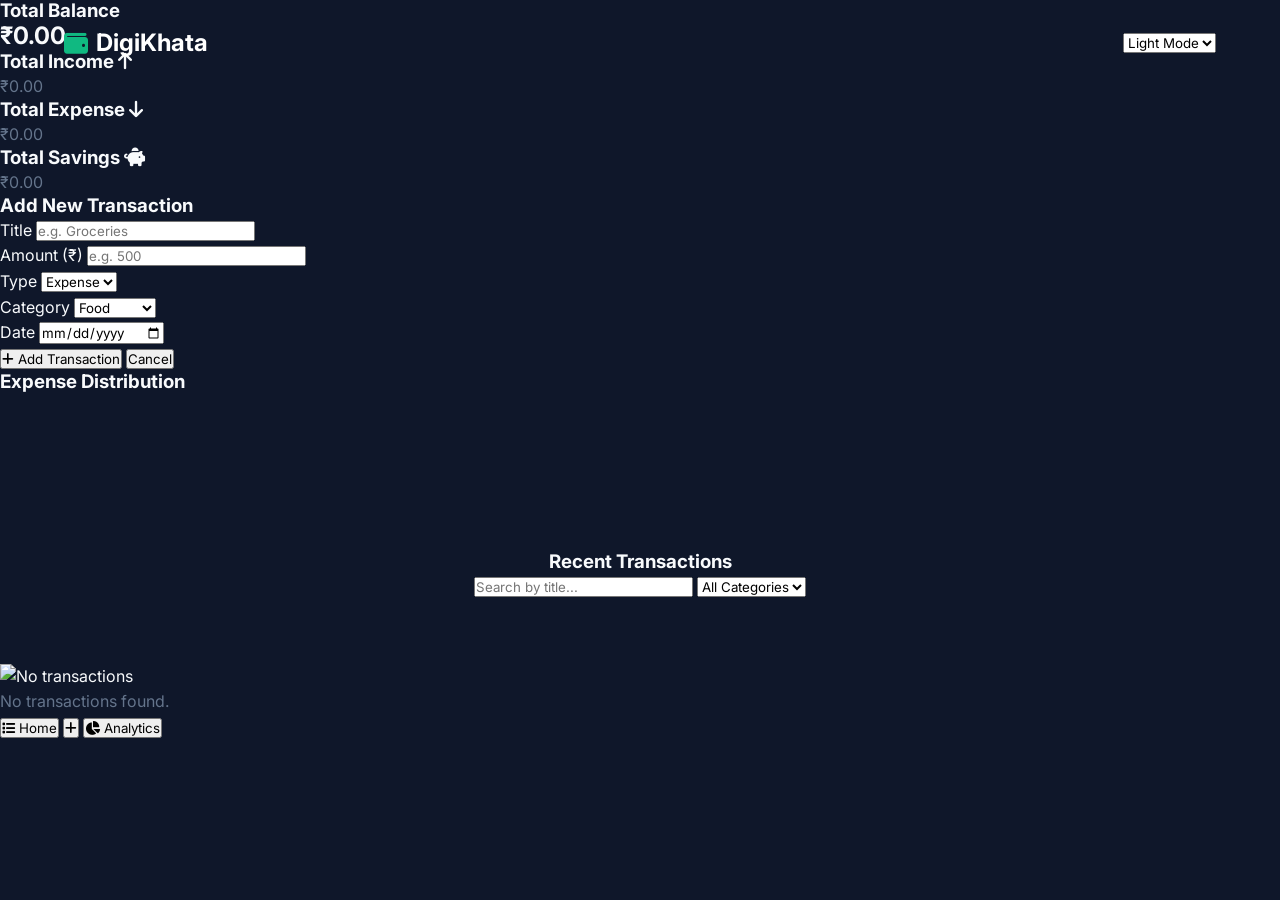
==== app.html @ 65de82d0 "renamed file structure" ====
<!DOCTYPE html>
<html lang="en">

<head>
    <meta charset="UTF-8">
    <meta name="viewport" content="width=device-width, initial-scale=1.0, maximum-scale=1.0, user-scalable=no">
    <title>DigiKhata</title>
    <!-- Google Fonts -->
    <link href="https://fonts.googleapis.com/css2?family=Inter:wght@300;400;500;600;700&display=swap" rel="stylesheet">
    <!-- Font Awesome -->
    <link rel="stylesheet" href="https://cdnjs.cloudflare.com/ajax/libs/font-awesome/6.4.0/css/all.min.css">
    <!-- Chart.js -->
    <script src="https://cdn.jsdelivr.net/npm/chart.js"></script>
    <link rel="stylesheet" href="style.css">
</head>

<body class="light-mode">
    <div class="toast-container" id="toast-container"></div>

    <header class="navbar">
        <div class="logo">
            <i class="fas fa-wallet"></i> DigiKhata
        </div>
        <select id="theme-toggle" class="theme-select" aria-label="Select Theme">
            <option value="light">Light Mode</option>
            <option value="dark">Dark Mode</option>
        </select>
    </header>

    <main class="container">
        <!-- Top Section: Overview -->
        <section class="overview view-section mobile-active" id="overview-section">
            <div class="card balance-card">
                <h3>Total Balance</h3>
                <h2 id="total-balance">₹0.00</h2>
            </div>
            <div class="overview-grid">
                <div class="card income-card">
                    <h3>Total Income <i class="fas fa-arrow-up"></i></h3>
                    <p id="total-income">₹0.00</p>
                </div>
                <div class="card expense-card">
                    <h3>Total Expense <i class="fas fa-arrow-down"></i></h3>
                    <p id="total-expense">₹0.00</p>
                </div>
                <div class="card savings-card">
                    <h3>Total Savings <i class="fas fa-piggy-bank"></i></h3>
                    <p id="total-savings">₹0.00</p>
                </div>
            </div>
        </section>

        <div class="grid-layout">
            <!-- Left Column: Form & Chart -->
            <div class="left-column">
                <section class="add-transaction card view-section" id="view-add">
                    <h3 id="form-title">Add New Transaction</h3>
                    <form id="transaction-form">
                        <input type="hidden" id="edit-id" value="">
                        <div class="form-group">
                            <label for="title">Title</label>
                            <input type="text" id="title" placeholder="e.g. Groceries" required>
                        </div>
                        <div class="form-group">
                            <label for="amount">Amount (₹)</label>
                            <input type="number" id="amount" placeholder="e.g. 500" step="0.01" required>
                        </div>
                        <div class="form-row">
                            <div class="form-group">
                                <label for="type">Type</label>
                                <select id="type" required>
                                    <option value="expense">Expense</option>
                                    <option value="income">Income</option>
                                </select>
                            </div>
                            <div class="form-group">
                                <label for="category">Category</label>
                                <select id="category" required>
                                    <option value="Food">Food</option>
                                    <option value="Travel">Travel</option>
                                    <option value="Bills">Bills</option>
                                    <option value="Shopping">Shopping</option>
                                    <option value="Salary">Salary</option>
                                    <option value="Health">Health</option>
                                    <option value="Savings">Savings</option>
                                    <option value="Other">Other</option>
                                </select>
                            </div>
                        </div>
                        <div class="form-group">
                            <label for="date">Date</label>
                            <input type="date" id="date" required>
                        </div>
                        <div class="form-actions">
                            <button type="submit" class="btn primary-btn"><i class="fas fa-plus"></i> <span
                                    id="submit-btn-text">Add Transaction</span></button>
                            <button type="button" class="btn outline-btn hidden" id="cancel-edit-btn">Cancel</button>
                        </div>
                    </form>
                </section>
                <!--Expence chart (pie chart)-->
                <section class="chart-container card view-section mobile-active" id="view-analytics">
                    <h3>Expense Distribution</h3>
                    <div class="canvas-wrapper">
                        <canvas id="expense-chart"></canvas>
                    </div>
                </section>
            </div>

            <!-- Right Column: Recent Transactions -->
            <div class="right-column">
                <section class="transactions card view-section mobile-active" id="view-transactions">
                    <div class="section-header">
                        <h3>Recent Transactions</h3>
                        <div class="controls">
                            <input type="text" id="search-input" placeholder="Search by title..." autocomplete="off">
                            <select id="filter-category" aria-label="Filter by Category">
                                <option value="All">All Categories</option>
                                <option value="Food">Food</option>
                                <option value="Travel">Travel</option>
                                <option value="Bills">Bills</option>
                                <option value="Shopping">Shopping</option>
                                <option value="Salary">Salary</option>
                                <option value="Health">Health</option>
                                <option value="Savings">Savings</option>
                                <option value="Other">Other</option>
                            </select>
                        </div>
                    </div>

                    <div class="transactions-list" id="transactions-list">
                        <!-- Transactions injected by JS -->
                    </div>
                    <div id="empty-state" class="empty-state hidden">
                        <img src="https://cdni.iconscout.com/illustration/premium/thumb/empty-state-2130362-1800926.png"
                            alt="No transactions" />
                        <p>No transactions found.</p>
                    </div>
                </section>
            </div>
        </div>
    </main>

    <!-- Bottom Navigation Bar for Mobile -->
    <nav class="bottom-nav">
        <button class="nav-item active" data-view="home">
            <i class="fas fa-list"></i>
            <span>Home</span>
        </button>
        <button class="nav-item add-fab" data-view="add">
            <div class="fab-icon-wrapper">
                <i class="fas fa-plus"></i>
            </div>
        </button>
        <button class="nav-item" data-view="analytics">
            <i class="fas fa-chart-pie"></i>
            <span>Analytics</span>
        </button>
    </nav>

    <script src="script.js"></script>
</body>

</html>
---- style.css ----
:root {
    --primary-blue: #0f172a;
    --primary-green: #10b981;
    --primary-green-hover: #059669;
    --color-white: #ffffff;
    --color-light-gray: #f8fafc;
    --color-text-muted: #64748b;
    --glass-bg: rgba(255, 255, 255, 0.05);
    --glass-border: rgba(255, 255, 255, 0.1);
    --card-bg: rgba(15, 23, 42, 0.7);
    --shadow-soft: 0 10px 25px rgba(0, 0, 0, 0.2);
    --shadow-glow: 0 0 20px rgba(16, 185, 129, 0.4);
    --transition-speed: 0.3s;
}

* {
    margin: 0;
    padding: 0;
    box-sizing: border-box;
    font-family: 'Inter', sans-serif;
}

html {
    scroll-behavior: smooth;
}

body {
    background-color: var(--primary-blue);
    color: var(--color-light-gray);
    overflow-x: hidden;
    line-height: 1.6;
}

/* Background Gradients */
.bg-gradient-top {
    position: absolute;
    top: -20%;
    left: -10%;
    width: 60%;
    height: 600px;
    background: radial-gradient(circle, rgba(16, 185, 129, 0.15) 0%, rgba(15, 23, 42, 0) 70%);
    z-index: -1;
}

.bg-gradient-bottom {
    position: absolute;
    bottom: 10%;
    right: -10%;
    width: 50%;
    height: 500px;
    background: radial-gradient(circle, rgba(16, 185, 129, 0.1) 0%, rgba(15, 23, 42, 0) 70%);
    z-index: -1;
}

/* Typography Utility */
h1, h2, h3 {
    font-weight: 700;
    line-height: 1.2;
}

p {
    color: var(--color-text-muted);
}

.text-gradient {
    background: linear-gradient(135deg, var(--color-white), var(--primary-green));
    -webkit-background-clip: text;
    -webkit-text-fill-color: transparent;
}

/* Navbar */
.navbar {
    position: fixed;
    top: 0;
    left: 0;
    width: 100%;
    padding: 1.5rem 5%;
    display: flex;
    justify-content: space-between;
    align-items: center;
    z-index: 1000;
    transition: all var(--transition-speed);
}

.navbar.scrolled {
    background: rgba(15, 23, 42, 0.9);
    backdrop-filter: blur(10px);
    -webkit-backdrop-filter: blur(10px);
    border-bottom: 1px solid var(--glass-border);
    padding: 1rem 5%;
}

.logo {
    display: flex;
    align-items: center;
    gap: 0.5rem;
    font-size: 1.5rem;
    font-weight: 700;
    color: var(--color-white);
    text-decoration: none;
}

.logo i {
    color: var(--primary-green);
}

.nav-links {
    display: flex;
    gap: 2rem;
    list-style: none;
}

.nav-links a {
    color: var(--color-light-gray);
    text-decoration: none;
    font-weight: 500;
    transition: color var(--transition-speed);
}

.nav-links a:hover {
    color: var(--primary-green);
}

.btn-primary {
    background: var(--primary-green);
    color: var(--color-white);
    padding: 0.6rem 1.5rem;
    border-radius: 8px;
    text-decoration: none;
    font-weight: 600;
    transition: all var(--transition-speed);
    display: inline-flex;
    align-items: center;
    gap: 0.5rem;
    border: none;
    cursor: pointer;
}

.btn-primary:hover {
    background: var(--primary-green-hover);
    box-shadow: var(--shadow-glow);
    transform: translateY(-2px);
}

/* Mobile Menu Toggle */
.mobile-toggle {
    display: none;
    color: var(--color-white);
    font-size: 1.5rem;
    cursor: pointer;
}

/* Hero Section */
.hero {
    min-height: 100vh;
    display: flex;
    align-items: center;
    padding: 0 5%;
    position: relative;
    padding-top: 80px; /* Space for navbar */
}

.hero-content {
    max-width: 800px;
    margin: 0 auto;
    text-align: center;
}

.hero-content h1 {
    font-size: 4rem;
    margin-bottom: 1.5rem;
}

.hero-content p {
    font-size: 1.25rem;
    margin-bottom: 2.5rem;
    max-width: 600px;
    margin-left: auto;
    margin-right: auto;
}

/* Features Section */
.features {
    padding: 6rem 5%;
    background: rgba(15, 23, 42, 0.4);
    position: relative;
}

.section-header {
    text-align: center;
    margin-bottom: 4rem;
}

.section-header h2 {
    font-size: 2.5rem;
    margin-bottom: 1rem;
    color: var(--color-white);
}

.features-grid {
    display: grid;
    grid-template-columns: repeat(auto-fit, minmax(280px, 1fr));
    gap: 2rem;
}

.feature-card {
    background: var(--card-bg);
    border: 1px solid var(--glass-border);
    backdrop-filter: blur(12px);
    -webkit-backdrop-filter: blur(12px);
    border-radius: 16px;
    padding: 2.5rem 2rem;
    text-align: center;
    transition: all var(--transition-speed);
    box-shadow: var(--shadow-soft);
}

.feature-card:hover {
    transform: translateY(-10px);
    border-color: rgba(16, 185, 129, 0.4);
    box-shadow: 0 15px 30px rgba(0, 0, 0, 0.3), 0 0 15px rgba(16, 185, 129, 0.2);
}

.feature-icon {
    width: 70px;
    height: 70px;
    background: rgba(16, 185, 129, 0.1);
    color: var(--primary-green);
    border-radius: 50%;
    display: flex;
    align-items: center;
    justify-content: center;
    font-size: 2rem;
    margin: 0 auto 1.5rem;
    transition: all var(--transition-speed);
}

.feature-card:hover .feature-icon {
    background: var(--primary-green);
    color: var(--color-white);
    transform: scale(1.1);
}

.feature-card h3 {
    font-size: 1.25rem;
    margin-bottom: 1rem;
    color: var(--color-white);
}

/* About Us Section */
.about {
    padding: 6rem 5%;
    position: relative;
}

.team-grid {
    display: grid;
    grid-template-columns: repeat(auto-fit, minmax(250px, 1fr));
    gap: 2.5rem;
}

.team-card {
    background: var(--card-bg);
    border: 1px solid var(--glass-border);
    border-radius: 16px;
    padding: 2rem;
    text-align: center;
    transition: all var(--transition-speed);
}

.team-card:hover {
    transform: translateY(-5px);
    border-color: rgba(255, 255, 255, 0.2);
}

.profile-img {
    width: 120px;
    height: 120px;
    border-radius: 50%;
    object-fit: cover;
    margin: 0 auto 1.5rem;
    border: 3px solid rgba(16, 185, 129, 0.3);
    padding: 3px;
    background: var(--primary-blue);
}

.team-card h3 {
    font-size: 1.25rem;
    color: var(--color-white);
    margin-bottom: 0.25rem;
}

.team-role {
    color: var(--primary-green);
    font-size: 0.9rem;
    font-weight: 600;
    margin-bottom: 1rem;
}

.team-desc {
    font-size: 0.9rem;
}

/* Footer */
.footer {
    background: #0b1120;
    padding: 4rem 5% 2rem;
    border-top: 1px solid var(--glass-border);
}

.footer-content {
    display: flex;
    flex-wrap: wrap;
    justify-content: space-between;
    gap: 2rem;
    margin-bottom: 3rem;
}

.footer-brand {
    max-width: 300px;
}

.footer-brand p {
    margin-top: 1rem;
}

.footer-links h4 {
    color: var(--color-white);
    margin-bottom: 1.2rem;
    font-size: 1.1rem;
}

.footer-links ul {
    list-style: none;
}

.footer-links li {
    margin-bottom: 0.8rem;
}

.footer-links a {
    color: var(--color-text-muted);
    text-decoration: none;
    transition: color var(--transition-speed);
}

.footer-links a:hover {
    color: var(--primary-green);
}

.social-icons {
    display: flex;
    gap: 1rem;
}

.social-icons a {
    width: 40px;
    height: 40px;
    border-radius: 50%;
    background: rgba(255, 255, 255, 0.05);
    display: flex;
    align-items: center;
    justify-content: center;
    color: var(--color-white);
    text-decoration: none;
    transition: all var(--transition-speed);
}

.social-icons a:hover {
    background: var(--primary-green);
    transform: translateY(-3px);
}

.footer-bottom {
    text-align: center;
    padding-top: 2rem;
    border-top: 1px solid rgba(255, 255, 255, 0.05);
    color: var(--color-text-muted);
    font-size: 0.9rem;
}

/* Entrance Animations */
.animate-on-scroll {
    opacity: 0;
    transform: translateY(30px);
    transition: opacity 0.8s ease, transform 0.8s ease;
}

.animate-on-scroll.visible {
    opacity: 1;
    transform: translateY(0);
}

/* Stagger delays for grid items */
.delay-100 { transition-delay: 100ms; }
.delay-200 { transition-delay: 200ms; }
.delay-300 { transition-delay: 300ms; }
.delay-400 { transition-delay: 400ms; }
.delay-500 { transition-delay: 500ms; }

/* Responsive Design */
@media (max-width: 992px) {
    .hero-content h1 {
        font-size: 3rem;
    }
}

@media (max-width: 768px) {
    .nav-links {
        display: none; /* Hide default links on mobile */
        position: absolute;
        top: 100%;
        left: 0;
        width: 100%;
        background: rgba(15, 23, 42, 0.95);
        backdrop-filter: blur(10px);
        flex-direction: column;
        padding: 2rem 5%;
        text-align: center;
        border-bottom: 1px solid var(--glass-border);
    }

    .nav-links.active {
        display: flex;
    }

    .mobile-toggle {
        display: block;
    }

    .hero-content h1 {
        font-size: 2.5rem;
    }
}
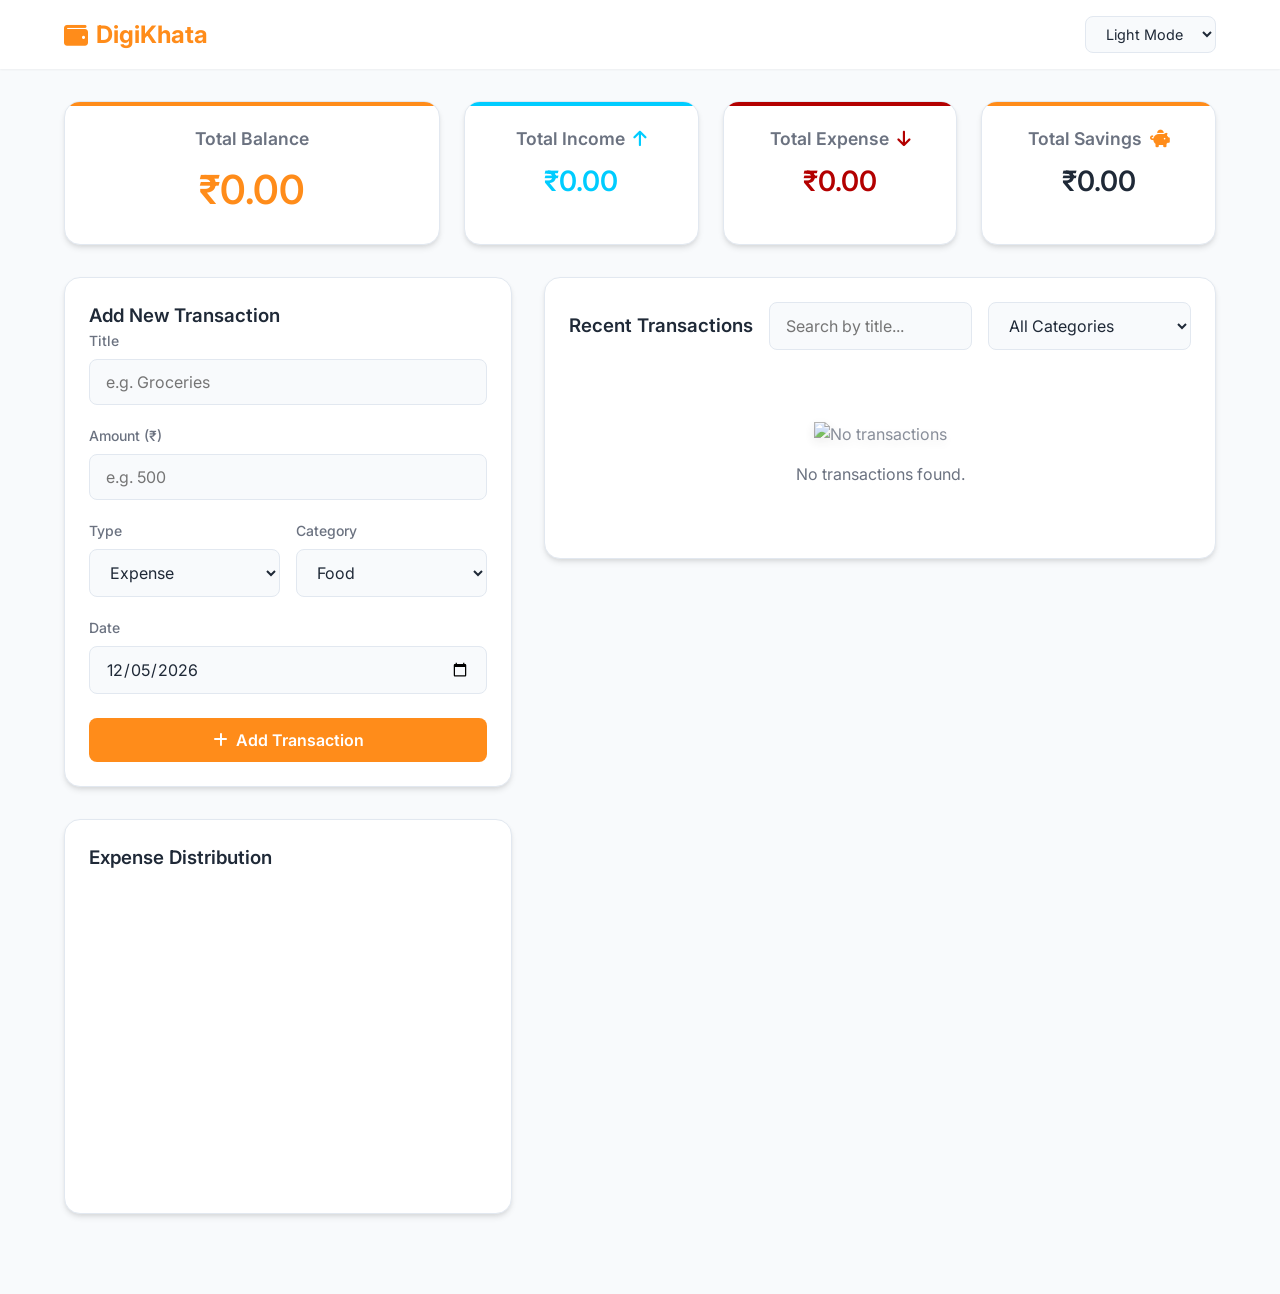
==== commit cabcbb85: "restructured files and removed inline css and js" ====
--- a/app.html
+++ b/app.html
@@ -11,7 +11,7 @@
     <link rel="stylesheet" href="https://cdnjs.cloudflare.com/ajax/libs/font-awesome/6.4.0/css/all.min.css">
     <!-- Chart.js -->
     <script src="https://cdn.jsdelivr.net/npm/chart.js"></script>
-    <link rel="stylesheet" href="style.css">
+    <link rel="stylesheet" href="app.css">
 </head>
 
 <body class="light-mode">
@@ -158,7 +158,7 @@
         </button>
     </nav>
 
-    <script src="script.js"></script>
+    <script src="app.js"></script>
 </body>
 
 </html>
--- a/app.css
+++ b/app.css
@@ -0,0 +1,784 @@
+:root {
+    --primary-color: #ff8c1a;
+    --primary-hover: #e67a14;
+    --success-color: #00ccff;
+    --danger-color: #b30000;
+    --warning-color: #f59e0b;
+    --text-main: #1f2937;
+    --text-muted: #6b7280;
+    --bg-main: #f8fafc;
+    --bg-card: #ffffff;
+    --border-color: #e2e8f0;
+    --shadow-sm: 0 1px 2px 0 rgba(0, 0, 0, 0.05);
+    --shadow-md: 0 4px 6px -1px rgba(0, 0, 0, 0.1), 0 2px 4px -1px rgba(0, 0, 0, 0.06);
+    --radius: 16px;
+    --transition: all 0.3s cubic-bezier(0.4, 0, 0.2, 1);
+}
+
+body.dark-mode {
+    --primary-color: #ffad5c;
+    --primary-hover: #ff8c1a;
+    --text-main: #f8fafc;
+    --text-muted: #94a3b8;
+    --bg-main: #0f172a;
+    --bg-card: #1e293b;
+    --border-color: #334155;
+    --shadow-sm: 0 1px 2px 0 rgba(0, 0, 0, 0.3);
+    --shadow-md: 0 4px 6px -1px rgba(0, 0, 0, 0.4);
+}
+
+* {
+    margin: 0;
+    padding: 0;
+    box-sizing: border-box;
+    -webkit-tap-highlight-color: transparent;
+    /* better mobile experience taps */
+}
+
+body {
+    font-family: 'Inter', sans-serif;
+    background-color: var(--bg-main);
+    color: var(--text-main);
+    transition: background-color 0.3s ease, color 0.3s ease;
+    line-height: 1.5;
+    padding-bottom: 3rem;
+    -webkit-font-smoothing: antialiased;
+}
+
+/* Typography & Utils */
+h1,
+h2,
+h3,
+h4 {
+    color: var(--text-main);
+    font-weight: 600;
+}
+
+.hidden {
+    display: none !important;
+}
+
+/* Navbar */
+.navbar {
+    display: flex;
+    justify-content: space-between;
+    align-items: center;
+    padding: 1rem 5%;
+    background-color: var(--bg-card);
+    box-shadow: var(--shadow-sm);
+    position: sticky;
+    top: 0;
+    z-index: 100;
+    transition: background-color 0.3s ease;
+}
+
+.logo {
+    font-size: 1.5rem;
+    font-weight: 700;
+    color: var(--primary-color);
+    display: flex;
+    align-items: center;
+    gap: 0.5rem;
+}
+
+.theme-select {
+    width: auto;
+    padding: 0.5rem 1rem;
+    border-radius: 8px;
+    border: 1px solid var(--border-color);
+    background-color: var(--bg-main);
+    color: var(--text-main);
+    font-family: inherit;
+    font-size: 0.9rem;
+    cursor: pointer;
+    transition: var(--transition);
+    outline: none;
+}
+
+.theme-select:focus {
+    border-color: var(--primary-color);
+    box-shadow: 0 0 0 3px rgba(255, 140, 26, 0.2);
+    background-color: var(--bg-card);
+}
+
+/* Container */
+.container {
+    max-width: 1200px;
+    margin: 2rem auto;
+    padding: 0 1.5rem;
+}
+
+/* Cards */
+.card {
+    background-color: var(--bg-card);
+    border-radius: var(--radius);
+    padding: 1.5rem;
+    box-shadow: var(--shadow-md);
+    border: 1px solid var(--border-color);
+    transition: background-color 0.3s ease, border-color 0.3s ease;
+}
+
+/* Overview Section */
+.overview {
+    display: grid;
+    grid-template-columns: 1fr 2fr;
+    gap: 1.5rem;
+    margin-bottom: 2rem;
+}
+
+.overview-grid {
+    display: grid;
+    grid-template-columns: repeat(3, 1fr);
+    gap: 1.5rem;
+}
+
+.overview .card {
+    text-align: center;
+    transition: transform 0.3s ease, box-shadow 0.3s ease;
+    position: relative;
+    overflow: hidden;
+}
+
+.overview .card::before {
+    content: '';
+    position: absolute;
+    top: 0;
+    left: 0;
+    width: 100%;
+    height: 4px;
+}
+
+.balance-card::before {
+    background-color: var(--primary-color);
+}
+
+.income-card::before {
+    background-color: var(--success-color);
+}
+
+.expense-card::before {
+    background-color: var(--danger-color);
+}
+
+.savings-card::before {
+    background-color: var(--primary-color);
+}
+
+.overview .card:hover {
+    transform: translateY(-5px);
+    box-shadow: 0 10px 15px -3px rgba(0, 0, 0, 0.1), 0 4px 6px -2px rgba(0, 0, 0, 0.05);
+}
+
+.overview h3 {
+    font-size: 1.1rem;
+    color: var(--text-muted);
+    margin-bottom: 0.5rem;
+    display: flex;
+    align-items: center;
+    justify-content: center;
+    gap: 0.5rem;
+}
+
+.balance-card h2 {
+    font-size: 2.5rem;
+    color: var(--primary-color);
+    margin-top: 0.5rem;
+}
+
+.income-card h3 i {
+    color: var(--success-color);
+}
+
+.expense-card h3 i {
+    color: var(--danger-color);
+}
+
+.savings-card h3 i {
+    color: var(--primary-color);
+}
+
+.income-card p {
+    font-size: 1.75rem;
+    font-weight: 600;
+    color: var(--success-color);
+    margin-top: 0.5rem;
+}
+
+.expense-card p {
+    font-size: 1.75rem;
+    font-weight: 600;
+    color: var(--danger-color);
+    margin-top: 0.5rem;
+}
+
+.savings-card p {
+    font-size: 1.75rem;
+    font-weight: 600;
+    color: var(--text-main);
+    margin-top: 0.5rem;
+}
+
+/* Grid Layout */
+.grid-layout {
+    display: grid;
+    grid-template-columns: 1fr 1.5fr;
+    gap: 2rem;
+    align-items: start;
+}
+
+/* Form Styles */
+.form-group {
+    margin-bottom: 1.25rem;
+}
+
+.form-row {
+    display: grid;
+    grid-template-columns: 1fr 1fr;
+    gap: 1rem;
+}
+
+label {
+    display: block;
+    margin-bottom: 0.5rem;
+    font-size: 0.875rem;
+    font-weight: 500;
+    color: var(--text-muted);
+}
+
+input,
+select {
+    width: 100%;
+    padding: 0.75rem 1rem;
+    border-radius: 8px;
+    border: 1px solid var(--border-color);
+    background-color: var(--bg-main);
+    color: var(--text-main);
+    font-family: inherit;
+    font-size: 1rem;
+    transition: var(--transition);
+}
+
+input:focus,
+select:focus {
+    outline: none;
+    border-color: var(--primary-color);
+    box-shadow: 0 0 0 3px rgba(255, 140, 26, 0.2);
+    background-color: var(--bg-card);
+}
+
+.form-actions {
+    display: flex;
+    gap: 1rem;
+    margin-top: 1.5rem;
+}
+
+.btn {
+    padding: 0.75rem 1.5rem;
+    border-radius: 8px;
+    font-weight: 600;
+    cursor: pointer;
+    font-family: inherit;
+    transition: var(--transition);
+    display: flex;
+    align-items: center;
+    justify-content: center;
+    gap: 0.5rem;
+    flex: 1;
+    font-size: 1rem;
+}
+
+.primary-btn {
+    background-color: var(--primary-color);
+    color: #ffffff;
+    border: none;
+}
+
+.primary-btn:hover {
+    background-color: var(--primary-hover);
+    transform: translateY(-2px);
+    box-shadow: 0 4px 6px -1px rgba(255, 140, 26, 0.4);
+}
+
+.outline-btn {
+    background-color: transparent;
+    color: var(--text-main);
+    border: 1px solid var(--border-color);
+}
+
+.outline-btn:hover {
+    background-color: var(--bg-main);
+}
+
+/* Chart Container */
+.chart-container {
+    margin-top: 2rem;
+}
+
+.chart-container h3 {
+    margin-bottom: 1rem;
+}
+
+.canvas-wrapper {
+    position: relative;
+    height: 300px;
+    width: 100%;
+    display: flex;
+    align-items: center;
+    justify-content: center;
+}
+
+/* Transactions Area */
+.section-header {
+    display: flex;
+    justify-content: space-between;
+    align-items: center;
+    margin-bottom: 1.5rem;
+    flex-wrap: wrap;
+    gap: 1rem;
+}
+
+.controls {
+    display: flex;
+    gap: 1rem;
+    flex: 1;
+    justify-content: flex-end;
+}
+
+.controls input {
+    max-width: 250px;
+}
+
+.transactions-list {
+    display: flex;
+    flex-direction: column;
+    gap: 1rem;
+}
+
+.transaction-item {
+    display: flex;
+    justify-content: space-between;
+    align-items: center;
+    padding: 1.25rem;
+    background-color: var(--bg-main);
+    border-radius: var(--radius);
+    border-left: 5px solid var(--border-color);
+    transition: var(--transition);
+    animation: slideIn 0.4s ease-out;
+}
+
+@keyframes slideIn {
+    from {
+        opacity: 0;
+        transform: translateY(15px);
+    }
+
+    to {
+        opacity: 1;
+        transform: translateY(0);
+    }
+}
+
+.transaction-item:hover {
+    transform: translateX(5px);
+    box-shadow: var(--shadow-sm);
+    background-color: var(--bg-card);
+}
+
+.transaction-item.income {
+    border-left-color: var(--success-color);
+}
+
+.transaction-item.expense {
+    border-left-color: var(--danger-color);
+}
+
+.item-info {
+    display: flex;
+    align-items: center;
+    gap: 1.25rem;
+}
+
+.item-icon {
+    width: 48px;
+    height: 48px;
+    border-radius: 12px;
+    display: flex;
+    align-items: center;
+    justify-content: center;
+    font-size: 1.25rem;
+    color: white;
+}
+
+.income .item-icon {
+    background: linear-gradient(135deg, #00ccff, #0099cc);
+}
+
+.expense .item-icon {
+    background: linear-gradient(135deg, #b30000, #990000);
+}
+
+.item-details h4 {
+    margin-bottom: 0.25rem;
+    font-size: 1.1rem;
+}
+
+.item-details p {
+    font-size: 0.85rem;
+    color: var(--text-muted);
+}
+
+.item-actions {
+    display: flex;
+    align-items: center;
+    gap: 1.5rem;
+}
+
+.item-amount {
+    font-weight: 700;
+    font-size: 1.2rem;
+}
+
+.income .item-amount {
+    color: var(--success-color);
+}
+
+.expense .item-amount {
+    color: var(--danger-color);
+}
+
+.action-btns {
+    display: flex;
+    gap: 0.75rem;
+}
+
+.action-btn {
+    background: var(--bg-card);
+    border: 1px solid var(--border-color);
+    cursor: pointer;
+    font-size: 1rem;
+    color: var(--text-muted);
+    transition: var(--transition);
+    width: 36px;
+    height: 36px;
+    border-radius: 8px;
+    display: flex;
+    align-items: center;
+    justify-content: center;
+}
+
+.action-btn.edit-btn:hover {
+    color: var(--primary-color);
+    border-color: var(--primary-color);
+    background-color: rgba(255, 140, 26, 0.1);
+}
+
+.action-btn.delete-btn:hover {
+    color: var(--danger-color);
+    border-color: var(--danger-color);
+    background-color: rgba(179, 0, 0, 0.1);
+}
+
+.empty-state {
+    text-align: center;
+    padding: 3rem 1rem;
+    color: var(--text-muted);
+    animation: fadeIn 0.5s ease;
+}
+
+@keyframes fadeIn {
+    from {
+        opacity: 0;
+    }
+
+    to {
+        opacity: 1;
+    }
+}
+
+.empty-state img {
+    width: 120px;
+    margin-bottom: 1rem;
+    opacity: 0.8;
+    filter: drop-shadow(0 4px 6px rgba(0, 0, 0, 0.1));
+}
+
+/* Toasts */
+.toast-container {
+    position: fixed;
+    top: 20px;
+    right: 20px;
+    z-index: 9999;
+    display: flex;
+    flex-direction: column;
+    gap: 10px;
+    pointer-events: none;
+}
+
+.toast {
+    background-color: var(--bg-card);
+    color: var(--text-main);
+    padding: 1rem 1.5rem;
+    border-radius: 12px;
+    box-shadow: 0 10px 15px -3px rgba(0, 0, 0, 0.1), 0 4px 6px -2px rgba(0, 0, 0, 0.05);
+    display: flex;
+    align-items: center;
+    gap: 0.75rem;
+    border-left: 4px solid var(--primary-color);
+    animation: slideInRight 0.3s cubic-bezier(0.175, 0.885, 0.32, 1.275) forwards;
+    font-weight: 500;
+}
+
+.toast.success {
+    border-left-color: var(--success-color);
+}
+
+.toast.error {
+    border-left-color: var(--danger-color);
+}
+
+.toast.warning {
+    border-left-color: var(--warning-color);
+}
+
+.toast i {
+    font-size: 1.25rem;
+}
+
+.toast.success i {
+    color: var(--success-color);
+}
+
+.toast.error i {
+    color: var(--danger-color);
+}
+
+.toast.warning i {
+    color: var(--warning-color);
+}
+
+@keyframes slideInRight {
+    from {
+        transform: translateX(120%);
+        opacity: 0;
+    }
+
+    to {
+        transform: translateX(0);
+        opacity: 1;
+    }
+}
+
+@keyframes fadeOut {
+    from {
+        transform: translateX(0);
+        opacity: 1;
+    }
+
+    to {
+        transform: translateX(120%);
+        opacity: 0;
+    }
+}
+
+.toast.hiding {
+    animation: fadeOut 0.3s ease forwards;
+}
+
+/* Bottom Navigation (Mobile Default Hidden) */
+.bottom-nav {
+    display: none;
+    position: fixed;
+    bottom: 0;
+    left: 0;
+    width: 100%;
+    background-color: var(--bg-card);
+    box-shadow: 0 -4px 10px rgba(0, 0, 0, 0.05);
+    z-index: 1000;
+    padding: 0.5rem 1rem;
+    padding-bottom: env(safe-area-inset-bottom, 0.5rem);
+    /* iOS Safe area */
+    border-top: 1px solid var(--border-color);
+}
+
+.nav-item {
+    background: none;
+    border: none;
+    color: var(--text-muted);
+    display: flex;
+    flex-direction: column;
+    align-items: center;
+    gap: 0.25rem;
+    font-size: 0.75rem;
+    font-weight: 500;
+    cursor: pointer;
+    transition: var(--transition);
+    flex: 1;
+    padding: 0.5rem;
+}
+
+.nav-item i {
+    font-size: 1.25rem;
+    margin-bottom: 2px;
+}
+
+.nav-item.active {
+    color: var(--primary-color);
+}
+
+.nav-item.add-fab {
+    flex: 0 0 auto;
+    width: 60px;
+    padding: 0;
+    transform: translateY(-20px);
+}
+
+.fab-icon-wrapper {
+    background: linear-gradient(135deg, var(--primary-color), var(--primary-hover));
+    color: white;
+    width: 56px;
+    height: 56px;
+    border-radius: 50%;
+    display: flex;
+    align-items: center;
+    justify-content: center;
+    box-shadow: 0 4px 15px rgba(255, 140, 26, 0.4);
+    border: 4px solid var(--bg-main);
+    transition: var(--transition);
+}
+
+.nav-item.add-fab.active .fab-icon-wrapper {
+    transform: scale(1.05);
+    box-shadow: 0 6px 20px rgba(255, 140, 26, 0.6);
+}
+
+.nav-item.add-fab i {
+    font-size: 1.5rem;
+    margin-bottom: 0;
+}
+
+/* -------------------------------------------
+   RESPONSIVE QUERIES
+------------------------------------------- */
+
+/* Desktop view ensures sections are visible regardless of JS classes */
+@media (min-width: 769px) {
+    .view-section {
+        display: block !important;
+    }
+
+    #overview-section {
+        display: grid !important;
+    }
+}
+
+/* Tablet (Medium) */
+@media (max-width: 968px) {
+    .grid-layout {
+        grid-template-columns: 1fr;
+    }
+
+    .chart-container {
+        margin-top: 0;
+    }
+
+    .overview {
+        grid-template-columns: 1fr;
+    }
+}
+
+/* Mobile */
+@media (max-width: 768px) {
+    body {
+        padding-bottom: 5rem;
+        /* Space for bottom nav */
+    }
+
+    .container {
+        margin: 1rem auto;
+        padding: 0 1rem;
+    }
+
+    .bottom-nav {
+        display: flex;
+        justify-content: space-between;
+        align-items: flex-end;
+    }
+
+    /* Views behavior governed by JS on Mobile */
+    .view-section {
+        display: none;
+    }
+
+    .view-section.mobile-active {
+        display: block;
+        animation: fadeIn 0.3s ease;
+    }
+
+    #overview-section.mobile-active {
+        display: grid;
+    }
+
+    /* UI Tweaks for Mobile */
+    .controls {
+        flex-direction: column;
+        width: 100%;
+        gap: 0.5rem;
+    }
+
+    .controls input,
+    .controls select {
+        max-width: 100%;
+    }
+
+    .transaction-item {
+        padding: 1rem;
+    }
+
+    .item-info {
+        gap: 0.75rem;
+    }
+
+    .item-icon {
+        width: 40px;
+        height: 40px;
+        font-size: 1rem;
+        border-radius: 10px;
+    }
+
+    .item-details h4 {
+        font-size: 1rem;
+    }
+
+    .item-amount {
+        font-size: 1.1rem;
+    }
+
+    .action-btns {
+        flex-direction: column;
+        gap: 0.25rem;
+    }
+
+    .action-btn {
+        width: 32px;
+        height: 32px;
+        font-size: 0.9rem;
+    }
+
+    .balance-card h2 {
+        font-size: 2rem;
+    }
+
+    .income-card p,
+    .expense-card p,
+    .savings-card p {
+        font-size: 1.4rem;
+    }
+}
+
+/* Small mobile overrides */
+@media (max-width: 480px) {
+    .overview-grid {
+        grid-template-columns: 1fr;
+        gap: 1rem;
+    }
+}
